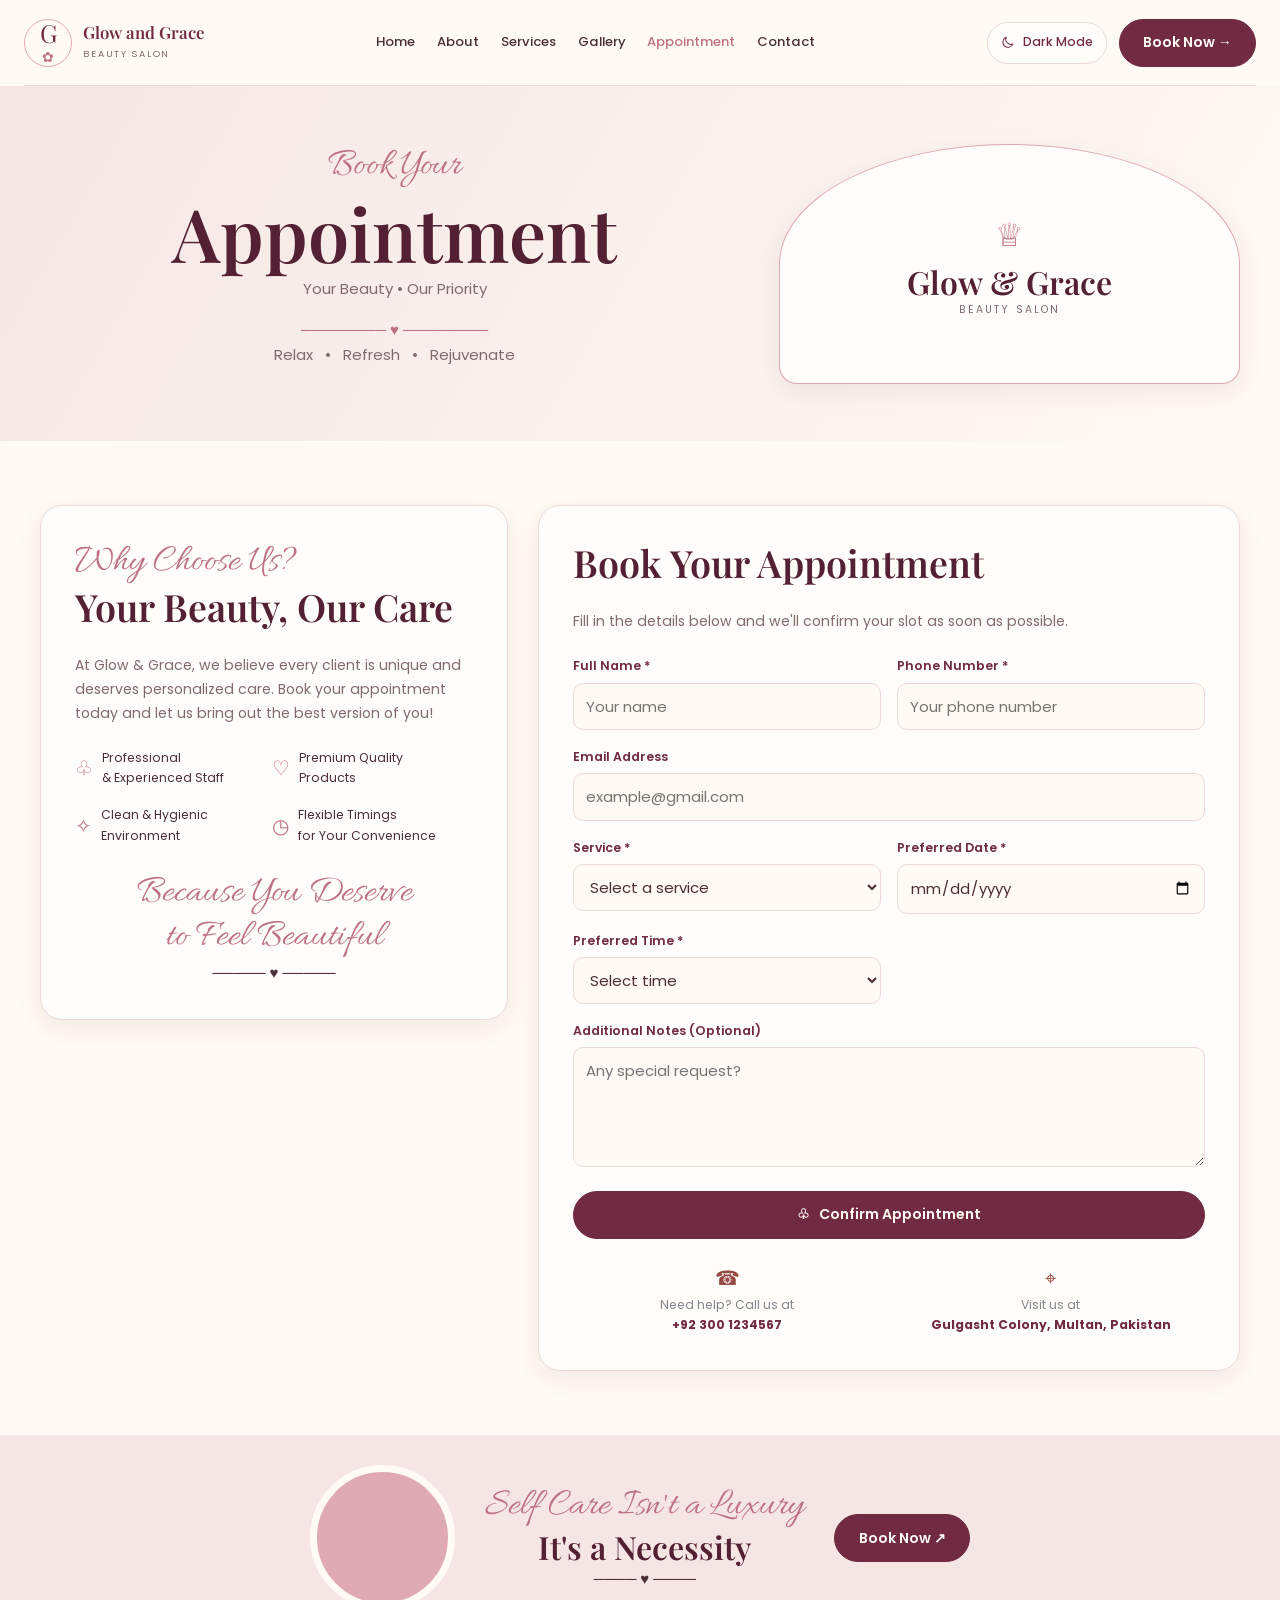
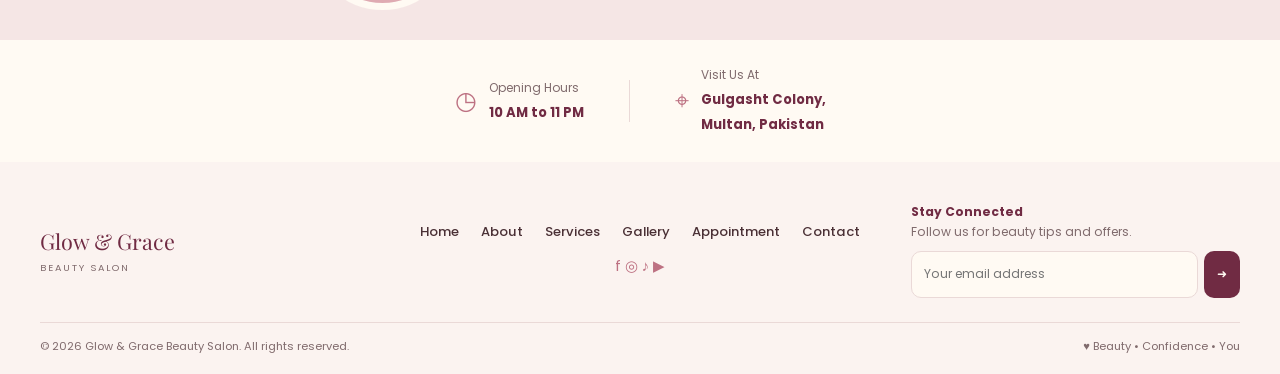
==== appointment.html @ 6aabf295 "Initial Files Added" ====
<!DOCTYPE html>
<html lang="en">

<head>
  <meta charset="UTF-8">
  <meta name="viewport" content="width=device-width, initial-scale=1.0">
  <title>Appointment | Glow & Grace Beauty Salon</title>
  <link
    href="https://fonts.googleapis.com/css2?family=Allura&family=Playfair+Display:ital,wght@0,500;0,600;1,600&family=Poppins:wght@300;400;500;600;700&display=swap"
    rel="stylesheet">
  
  <link rel="stylesheet" href="style.css">
  <script src="vip-navigation.js" defer></script>
</head>

<body class="vip-page vip-appointment">
   <header class="topbar">
    <a class="brand" href="index.html">
      <span class="brand-mark">G<span>✿</span></span>
      <span><span class="brand-name">Glow and Grace</span><span class="brand-sub">BEAUTY SALON</span></span>
    </a>
    <button class="nav-toggle" type="button" aria-label="Open navigation" aria-expanded="false" aria-controls="main-navigation" data-nav-toggle><svg class="nav-icon" viewBox="0 0 24 24" aria-hidden="true" focusable="false"><path d="M4 7h16M4 12h16M4 17h16" /></svg></button>
    <nav id="main-navigation">
      <a href="index.html">Home</a>
      <a href="about.html">About</a>
      <a href="services.html">Services</a>
      <a href="gallery.html">Gallery</a>
      <a class="active" href="appointment.html" aria-current="page">Appointment</a>
      <a href="contact.html">Contact</a>
    </nav>
    <div class="nav-actions">
      <button class="theme-toggle" id="themeToggle" type="button" aria-label="Switch to dark mode"><svg class="theme-icon" viewBox="0 0 24 24" aria-hidden="true" focusable="false"><path d="M20.2 15.1A8.6 8.6 0 0 1 8.9 3.8 8.8 8.8 0 1 0 20.2 15.1Z" /></svg><span>Dark Mode</span></button>
      <a class="btn" href="appointment.html">Book Now →</a>
    </div>
  </header>
  <section class="hero">
    <div class="hero-left"><span class="script">Book Your</span>
      <h1>Appointment</h1>
      <p>Your Beauty • Our Priority</p>
      <div class="heart">──────── ♥ ────────</div>
      <p>Relax &nbsp; • &nbsp; Refresh &nbsp; • &nbsp; Rejuvenate</p>
    </div>
    <div class="hero-right">
      <div class="image-logo">
        <div class="crown">♕</div>
        <h2>Glow &amp; Grace</h2>
        <p>BEAUTY SALON</p>
      </div>
    </div>
  </section>
  <main class="content">
    <section class="why">
      <span class="script">Why Choose Us?</span>
      <h2>Your Beauty, Our Care</h2>
      <p>At Glow &amp; Grace, we believe every client is unique and deserves personalized care. Book your appointment
        today and let us bring out the best version of you!</p>
      <div class="feature"><span>♧</span>
        <p>Professional<br>&amp; Experienced Staff</p>
      </div>
      <div class="feature"><span>♡</span>
        <p>Premium Quality<br>Products</p>
      </div>
      <div class="feature"><span>✧</span>
        <p>Clean &amp; Hygienic<br>Environment</p>
      </div>
      <div class="feature"><span>◷</span>
        <p>Flexible Timings<br>for Your Convenience</p>
      </div>
      <div class="quote">Because You Deserve<br>to Feel Beautiful</div>
      <div class="heart" style="text-align:center">───── ♥ ─────</div>
    </section>
    <section class="booking" id="booking">
      <h2>Book Your Appointment</h2>
      <p class="description">Fill in the details below and we'll confirm your slot as soon as possible.</p>
      <form id="appointmentForm" novalidate>
        <div class="field"><label for="name">Full Name *</label><input id="name" name="name" type="text"
            placeholder="Your name"><span class="error-msg" id="nameError">Please enter a valid name (only letters, min
            3 characters)</span></div>
        <div class="field"><label for="phone">Phone Number *</label><input id="phone" name="phone" type="tel"
            placeholder="Your phone number"><span class="error-msg" id="phoneError">Please enter a valid phone number
            (e.g. 03001234567)</span></div>
        <div class="field full"><label for="email">Email Address</label><input id="email" name="email" type="email"
            placeholder="example@gmail.com"><span class="error-msg" id="emailError">Please enter a valid email
            address</span></div>
        <div class="field"><label for="service">Service *</label><select id="service" name="service">
            <option value="">Select a service</option>
            <option>Facial &amp; Skin Care</option>
            <option>Hair Styling</option>
            <option>Hair Cut &amp; Treatment</option>
            <option>Bridal Makeup</option>
            <option>Party Makeup</option>
            <option>Manicure &amp; Pedicure</option>
            <option>Waxing &amp; Threading</option>
            <option>Mehndi</option>
          </select><span class="error-msg" id="serviceError">Please select a service</span></div>
        <div class="field"><label for="date">Preferred Date *</label><input id="date" name="date" type="date"><span
            class="error-msg" id="dateError">Please select today or a future date</span></div>
        <div class="field"><label for="time">Preferred Time *</label><select id="time" name="time">
            <option value="">Select time</option>
            <option>10:00 AM</option>
            <option>11:00 AM</option>
            <option>12:00 PM</option>
            <option>1:00 PM</option>
            <option>2:00 PM</option>
            <option>3:00 PM</option>
            <option>4:00 PM</option>
            <option>5:00 PM</option>
            <option>6:00 PM</option>
            <option>7:00 PM</option>
            <option>8:00 PM</option>
            <option>9:00 PM</option>
            <option>10:00 PM</option>
            <option>11:00 PM</option>
          </select><span class="error-msg" id="timeError">Please select your preferred time</span></div>
        <div class="field full"><label for="notes">Additional Notes (Optional)</label><textarea id="notes" name="notes"
            placeholder="Any special request?"></textarea></div>
        <button class="submit" type="submit">♧ &nbsp; Confirm Appointment</button>
      </form>
      <div class="contact">
        <div><span style="color:#984a45;font-size:20px">☎</span><br><span style="color:#85858d">Need help? Call us
            at</span><br><strong>+92 300 1234567</strong></div>
        <div><span style="color:#984a45;font-size:20px">⌖</span><br><span style="color:#85858d">Visit us
            at</span><br><strong>Gulgasht Colony, Multan, Pakistan</strong></div>
      </div>
    </section>
  </main>
  <section class="promo">
    <div class="promo-img"></div>
    <div><span class="script">Self Care Isn't a Luxury</span>
      <h2>It's a Necessity</h2>
      <div class="heart">──── ♥ ────</div>
    </div>
    <a href="#booking">Book Now ↗</a>
  </section>
  <section class="information">
    <div class="info-item"><span class="info-icon">◷</span>
      <div>
        <p>Opening Hours</p><strong>10 AM to 11 PM</strong>
      </div>
    </div>
    <div class="separator"></div>
    <div class="info-item"><span class="info-icon">⌖</span>
      <div>
        <p>Visit Us At</p><strong>Gulgasht Colony,<br>Multan, Pakistan</strong>
      </div>
    </div>
  </section>
  <footer>
    <div class="footer-top">
      <a href="index.html" class="logo">Glow &amp; Grace<span>BEAUTY SALON</span></a>
      <div>
        <nav class="footer-links"><a href="index.html">Home</a><a href="about.html">About</a><a
            href="services.html">Services</a><a href="gallery.html">Gallery</a><a
            href="appointment.html">Appointment</a><a href="contact.html">Contact</a></nav>
        <div class="social">f ◎ ♪ ▶</div>
      </div>
      <div class="newsletter"><strong>Stay Connected</strong><br>Follow us for beauty tips and offers.<form
          id="newsletterForm"><input type="email" placeholder="Your email address" aria-label="Your email address"
            required><button type="submit">➜</button></form>
      </div>
    </div>
    <div class="footer-bottom"><span>© 2026 Glow &amp; Grace Beauty Salon. All rights reserved.</span><span>♥ Beauty •
        Confidence • You</span></div>
  </footer>
  <script>
    const dateField = document.getElementById("date");
    const appointmentForm = document.getElementById("appointmentForm");
    function getToday() { const now = new Date(); return new Date(now.getTime() - now.getTimezoneOffset() * 60000).toISOString().split("T")[0]; }
    dateField.min = getToday();
    function showError(inputId, errorId, isValid) { const input = document.getElementById(inputId); const err = document.getElementById(errorId); if (isValid) { input.classList.remove("error"); err.classList.remove("show"); } else { input.classList.add("error"); err.classList.add("show"); } return isValid; }
    function validateName() { const v = document.getElementById("name").value.trim(); return showError("name", "nameError", /^[A-Za-z\s]{3,}$/.test(v)); }
    function validatePhone() { const v = document.getElementById("phone").value.trim().replace(/[\s-]/g, ""); const clean = v.startsWith("+92") ? "0" + v.slice(3) : v; return showError("phone", "phoneError", /^03\d{9}$/.test(clean)); }
    function validateEmail() { const v = document.getElementById("email").value.trim(); if (v === "") return showError("email", "emailError", true); return showError("email", "emailError", /^[^\s@]+@[^\s@]+\.[^\s@]{2,}$/.test(v)); }
    function validateService() { const v = document.getElementById("service").value; return showError("service", "serviceError", v !== ""); }
    function validateDate() { const v = dateField.value; if (v === "") return showError("date", "dateError", false); return showError("date", "dateError", v >= getToday()); }
    function validateTime() { const v = document.getElementById("time").value; return showError("time", "timeError", v !== ""); }
    ["name", "phone", "email", "service", "date", "time"].forEach(id => { document.getElementById(id).addEventListener("input", () => { if (id === "name") validateName(); if (id === "phone") validatePhone(); if (id === "email") validateEmail(); if (id === "service") validateService(); if (id === "date") validateDate(); if (id === "time") validateTime(); }); document.getElementById(id).addEventListener("change", () => { if (id === "name") validateName(); if (id === "phone") validatePhone(); if (id === "email") validateEmail(); if (id === "service") validateService(); if (id === "date") validateDate(); if (id === "time") validateTime(); }); });
    appointmentForm.addEventListener("submit", function (event) { event.preventDefault(); const okName = validateName(); const okPhone = validatePhone(); const okEmail = validateEmail(); const okService = validateService(); const okDate = validateDate(); const okTime = validateTime(); if (!okName || !okPhone || !okEmail || !okService || !okDate || !okTime) { return; } const name = document.getElementById("name").value.trim(); const service = document.getElementById("service").value; const date = dateField.value; const time = document.getElementById("time").value; alert("Thank you, " + name + "!\n\n" + "Your appointment request has been recorded in this demo.\n\n" + "Service: " + service + "\n" + "Date: " + date + "\n" + "Time: " + time + "\n\n" + "Glow & Grace Beauty Salon"); appointmentForm.reset(); dateField.min = getToday(); });
    document.getElementById("newsletterForm").addEventListener("submit", function (event) { event.preventDefault(); const newsletterEmail = this.querySelector('input[type="email"]'); if (!newsletterEmail.checkValidity()) { newsletterEmail.reportValidity(); return; } alert("Thank you for your interest!"); this.reset(); });
  </script>
</body>

</html>
---- style.css ----
@import url("https://fonts.googleapis.com/css2?family=Allura&family=Playfair+Display:ital,wght@0,500;0,600;0,700;1,600&family=Poppins:wght@300;400;500;600;700&display=swap");

:root {
  color-scheme: light;
  --burgundy: #702b43;
  --burgundy-deep: #542033;
  --rose: #bd7182;
  --rose-light: #dfaab2;
  --blush: #f5e6e5;
  --blush-pale: #fbf3f0;
  --cream: #fffaf3;
  --paper: #fffdf9;
  --ink: #4a3035;
  --muted: #806b6d;
  --line: #ead9d7;
  --shadow: 0 18px 48px rgba(83, 32, 51, 0.1);
  --shadow-soft: 0 8px 26px rgba(83, 32, 51, 0.08);
  --radius: 22px;
  --radius-small: 14px;
  --page-width: 1200px;
}

.vip-page.dark,
.vip-page.dark-mode,
html.dark .vip-page,
html.dark-mode .vip-page {
  color-scheme: dark;
  --burgundy: #d99aa7;
  --burgundy-deep: #f0c4ca;
  --rose: #d78c9c;
  --rose-light: #a96173;
  --blush: #39262d;
  --blush-pale: #302126;
  --cream: #211a1b;
  --paper: #2b2023;
  --ink: #f6e8e4;
  --muted: #c5aaab;
  --line: #543943;
  --shadow: 0 18px 48px rgba(0, 0, 0, 0.24);
  --shadow-soft: 0 8px 26px rgba(0, 0, 0, 0.18);
}

.vip-page,
.vip-page * {
  box-sizing: border-box;
}

.vip-page {
  margin: 0;
  min-width: 320px;
  overflow-x: hidden;
  background: var(--cream);
  color: var(--ink);
  font-family: "Poppins", sans-serif;
  font-size: 15px;
  font-weight: 400;
  line-height: 1.7;
  transition: background-color 0.25s ease, color 0.25s ease;
}

.vip-page img {
  display: block;
  max-width: 100%;
}

.vip-page .ui-icon,
.vip-page .nav-icon,
.vip-page .theme-icon {
  display: inline-block;
  width: 1.15em;
  height: 1.15em;
  flex: 0 0 auto;
  fill: none;
  stroke: currentColor;
  stroke-linecap: round;
  stroke-linejoin: round;
  stroke-width: 1.7;
  vertical-align: middle;
}

.vip-page .flower-icon {
  fill: currentColor;
  stroke: none;
}

.vip-page a {
  color: var(--burgundy);
  text-decoration: none;
}

.vip-page button,
.vip-page input,
.vip-page select,
.vip-page textarea {
  font: inherit;
}

.vip-page button,
.vip-page a {
  -webkit-tap-highlight-color: transparent;
}

.vip-page h1,
.vip-page h2,
.vip-page h3,
.vip-page h4 {
  margin: 0 0 0.65em;
  color: var(--burgundy-deep);
  font-family: "Playfair Display", serif;
  font-weight: 600;
  line-height: 1.2;
}

.vip-page p {
  margin: 0 0 1em;
}

.vip-page section,
.vip-page main {
  position: relative;
}

.vip-page .script,
.vip-page .handwritten,
.vip-page .cta-script,
.vip-page .quote,
.vip-page .love,
.vip-page .welcome-line,
.vip-page .quote-love {
  color: var(--rose);
  font-family: "Allura", cursive;
  font-size: clamp(1.7rem, 3vw, 2.45rem);
  line-height: 1.15;
}

.vip-page .eyebrow,
.vip-page .small-title,
.vip-page .tagline,
.vip-page .small,
.vip-page .section-heading > p:first-child {
  color: var(--rose);
  font-size: 0.75rem;
  font-weight: 600;
  letter-spacing: 0.18em;
  text-transform: uppercase;
}

.vip-page .btn,
.vip-page .pill,
.vip-page .submit,
.vip-page .submit-btn,
.vip-page .promo > a {
  display: inline-flex;
  min-height: 48px;
  align-items: center;
  justify-content: center;
  gap: 0.45rem;
  border: 1px solid var(--burgundy);
  border-radius: 999px;
  padding: 0.72rem 1.45rem;
  background: var(--burgundy);
  color: var(--cream);
  font-size: 0.88rem;
  font-weight: 600;
  line-height: 1.3;
  text-align: center;
  transition: transform 0.2s ease, background-color 0.2s ease, box-shadow 0.2s ease;
}

.vip-page .btn:hover,
.vip-page .pill:hover,
.vip-page .submit:hover,
.vip-page .submit-btn:hover,
.vip-page .promo > a:hover {
  transform: translateY(-2px);
  background: var(--burgundy-deep);
  box-shadow: var(--shadow-soft);
}

.vip-page .outline-btn {
  display: inline-flex;
  min-height: 48px;
  align-items: center;
  justify-content: center;
  border: 1px solid var(--rose);
  border-radius: 999px;
  padding: 0.72rem 1.45rem;
  color: var(--burgundy);
  font-size: 0.88rem;
  font-weight: 600;
  transition: background-color 0.2s ease, color 0.2s ease;
}

.vip-page .outline-btn:hover {
  background: var(--blush);
}

/* Shared navigation */
.vip-page .topbar {
  position: relative;
  z-index: 20;
  display: flex;
  width: min(100% - 48px, 1360px);
  min-height: 86px;
  align-items: center;
  justify-content: space-between;
  gap: 24px;
  margin: 0 auto;
  padding: 14px 0;
  border-bottom: 1px solid var(--line);
}

.vip-page .brand {
  display: inline-flex;
  flex: 0 0 auto;
  align-items: center;
  gap: 11px;
  color: var(--burgundy);
}

.vip-page .brand-mark {
  display: grid;
  width: 48px;
  height: 48px;
  place-items: center;
  border: 1px solid var(--rose-light);
  border-radius: 50%;
  font-family: "Playfair Display", serif;
  font-size: 1.55rem;
  line-height: 1;
}

.vip-page .brand-mark span {
  color: var(--rose);
  font-size: 0.85rem;
}

.vip-page .brand-name {
  display: block;
  font-family: "Playfair Display", serif;
  font-size: 1.05rem;
  font-weight: 600;
  line-height: 1.15;
}

.vip-page .brand-sub {
  display: block;
  margin-top: 3px;
  color: var(--muted);
  font-size: 0.58rem;
  letter-spacing: 0.2em;
}

.vip-page .topbar nav {
  display: flex;
  align-items: center;
  justify-content: center;
  gap: clamp(12px, 1.7vw, 26px);
}

.vip-page .topbar nav a,
.vip-page footer nav a {
  color: var(--ink);
  font-size: 0.82rem;
  font-weight: 500;
  transition: color 0.2s ease;
}

.vip-page .topbar nav a:hover,
.vip-page .topbar nav a.active,
.vip-page footer nav a:hover {
  color: var(--rose);
}

.vip-page .nav-actions {
  display: flex;
  flex: 0 0 auto;
  align-items: center;
  gap: 12px;
}

.vip-page .theme-toggle {
  display: inline-flex;
  min-height: 42px;
  align-items: center;
  justify-content: center;
  gap: 7px;
  border: 1px solid var(--line);
  border-radius: 999px;
  padding: 8px 13px;
  background: var(--paper);
  color: var(--burgundy);
  cursor: pointer;
  font-size: 0.77rem;
  font-weight: 500;
  white-space: nowrap;
}

.vip-page .theme-toggle:hover {
  border-color: var(--rose);
  background: var(--blush);
}

.vip-page .nav-toggle {
  display: none;
  width: 42px;
  height: 42px;
  border: 1px solid var(--line);
  border-radius: 50%;
  background: var(--paper);
  color: var(--burgundy);
  cursor: pointer;
}

.vip-page .nav-icon {
  width: 20px;
  height: 20px;
}

/* Home page */
.vip-index .hero {
  display: grid;
  width: min(100% - 48px, var(--page-width));
  min-height: 580px;
  grid-template-columns: 1.02fr 0.98fr;
  align-items: center;
  gap: clamp(32px, 6vw, 82px);
  margin: 0 auto;
  padding: 64px 0 72px;
}

.vip-index .hero-content {
  max-width: 590px;
}

.vip-index .hero-content .tagline {
  margin-bottom: 18px;
}

.vip-index .hero h1 {
  margin-bottom: 22px;
  font-size: clamp(3rem, 6vw, 5.5rem);
  letter-spacing: -0.045em;
}

.vip-index .hero h1 span {
  display: block;
  color: var(--rose);
  font-style: italic;
}

.vip-index .hero-content > p {
  max-width: 530px;
  margin-bottom: 28px;
  color: var(--muted);
  font-size: 1rem;
}

.vip-index .hero-buttons {
  display: flex;
  flex-wrap: wrap;
  gap: 12px;
}

.vip-index .hero-image {
  position: relative;
  min-height: 430px;
}

.vip-index .hero-image::before {
  position: absolute;
  inset: -18px 22px 18px -18px;
  border: 1px solid var(--rose-light);
  border-radius: 48% 48% 18px 18px;
  content: "";
}

.vip-index .hero-image > img {
  position: relative;
  width: 100%;
  height: 470px;
  border-radius: 48% 48% 18px 18px;
  object-fit: cover;
  box-shadow: var(--shadow);
}

.vip-index .hero-badge {
  position: absolute;
  right: -24px;
  bottom: 25px;
  display: grid;
  width: 156px;
  min-height: 174px;
  align-content: center;
  justify-items: center;
  border: 6px solid var(--cream);
  border-radius: 50%;
  background: var(--blush);
  color: var(--burgundy);
  text-align: center;
  box-shadow: var(--shadow-soft);
}

.vip-index .hero-badge b {
  font-family: "Playfair Display", serif;
  font-size: 1.15rem;
  line-height: 1.2;
}

.vip-index .hero-badge small {
  margin-top: 7px;
  color: var(--muted);
  font-size: 0.68rem;
  line-height: 1.4;
}

.vip-index .hero-badge > span {
  color: var(--rose);
  font-size: 1.25rem;
}

.vip-index .stats-bar {
  display: grid;
  width: min(100% - 48px, var(--page-width));
  grid-template-columns: repeat(3, 1fr);
  margin: 0 auto;
  border: 1px solid var(--line);
  border-radius: var(--radius);
  background: var(--paper);
  box-shadow: var(--shadow-soft);
}

.vip-index .stat-item {
  display: grid;
  min-height: 115px;
  grid-template-columns: auto auto;
  align-content: center;
  justify-content: center;
  column-gap: 10px;
  border-right: 1px solid var(--line);
  text-align: left;
}

.vip-index .stat-item:last-child {
  border-right: 0;
}

.vip-index .stat-icon {
  align-self: center;
  color: var(--rose);
}

.vip-index .stat-num {
  color: var(--burgundy);
  font-family: "Playfair Display", serif;
  font-size: 1.8rem;
  font-weight: 600;
}

.vip-index .stat-label {
  grid-column: 2;
  color: var(--muted);
  font-size: 0.75rem;
}

.vip-index .offer-banner {
  display: flex;
  width: min(100% - 48px, var(--page-width));
  align-items: center;
  justify-content: space-between;
  gap: 24px;
  margin: 70px auto;
  border-radius: var(--radius);
  padding: 30px clamp(22px, 4vw, 54px);
  background: var(--blush);
}

.vip-index .banner-flower {
  color: var(--rose);
  font-size: 1.7rem;
}

.vip-index .offer-left h3 {
  margin: 2px 0;
  font-size: 1.65rem;
}

.vip-index .offer-left p,
.vip-index .offer-mid p {
  margin: 0;
  color: var(--muted);
  font-size: 0.83rem;
}

.vip-index .offer-divider {
  width: 1px;
  height: 58px;
  background: var(--rose-light);
}

.vip-index .offer-mid {
  max-width: 340px;
}

.vip-index .offer-mid h4 {
  margin-bottom: 5px;
  font-size: 1.05rem;
}

.vip-index .welcome {
  display: grid;
  width: min(100% - 48px, var(--page-width));
  grid-template-columns: 1fr 0.9fr;
  align-items: center;
  gap: 44px;
  margin: 90px auto;
}

.vip-index .welcome-image img {
  width: 100%;
  height: 400px;
  border-radius: var(--radius);
  object-fit: cover;
  box-shadow: var(--shadow);
}

.vip-index .welcome-content h3 {
  margin: 0;
  color: var(--rose);
  font-family: "Allura", cursive;
  font-size: 2.3rem;
  font-weight: 400;
}

.vip-index .welcome-content h2 {
  font-size: clamp(2.1rem, 4vw, 3.25rem);
}

.vip-index .welcome-content p {
  color: var(--muted);
}

.vip-index .welcome-features {
  display: grid;
  grid-column: 1 / -1;
  grid-template-columns: repeat(5, 1fr);
  gap: 12px;
  margin-top: -12px;
}

.vip-index .welcome-features > div {
  border: 1px solid var(--line);
  border-radius: var(--radius-small);
  padding: 17px 12px;
  background: var(--paper);
  color: var(--ink);
  font-size: 0.78rem;
  text-align: center;
}

.vip-index .welcome-features span {
  display: block;
  margin-bottom: 5px;
  color: var(--rose);
  font-size: 1.35rem;
}

.vip-index .services,
.vip-index .gallery,
.vip-index .offers,
.vip-index .reviews {
  padding: 76px max(24px, calc((100% - var(--page-width)) / 2));
  text-align: center;
}

.vip-index .services,
.vip-index .offers {
  background: var(--blush-pale);
}

.vip-index .services > h2,
.vip-index .gallery > h2,
.vip-index .section-heading h2 {
  margin: 6px 0 12px;
  font-size: clamp(2rem, 4vw, 3rem);
}

.vip-index .services-sub,
.vip-index .gallery-sub,
.vip-index .section-heading > p {
  max-width: 650px;
  margin: 0 auto 34px;
  color: var(--muted);
}

.vip-index .services-grid {
  display: grid;
  grid-template-columns: repeat(3, minmax(0, 1fr));
  gap: 22px;
  margin: 34px 0;
  text-align: left;
}

.vip-index .new-service-card {
  overflow: hidden;
  border: 1px solid var(--line);
  border-radius: var(--radius);
  background: var(--paper);
  box-shadow: var(--shadow-soft);
  transition: transform 0.25s ease, box-shadow 0.25s ease;
}

.vip-index .new-service-card:hover {
  transform: translateY(-5px);
  box-shadow: var(--shadow);
}

.vip-index .new-service-card > img {
  width: 100%;
  height: 220px;
  object-fit: cover;
}

.vip-index .card-body {
  padding: 21px;
}

.vip-index .card-body h3 {
  margin-bottom: 8px;
}

.vip-index .card-body p {
  min-height: 54px;
  color: var(--muted);
  font-size: 0.86rem;
}

.vip-index .card-body a {
  font-size: 0.82rem;
  font-weight: 600;
}

.vip-index .gallery-container {
  display: grid;
  grid-template-columns: repeat(3, 1fr);
  gap: 14px;
  margin: 30px 0;
}

.vip-index .gallery-container img {
  width: 100%;
  height: 230px;
  border-radius: var(--radius-small);
  object-fit: cover;
  transition: transform 0.3s ease;
}

.vip-index .gallery-container img:hover {
  transform: scale(1.025);
}

.vip-index .deal-slider,
.vip-index .review-slider {
  position: relative;
  max-width: 780px;
  margin: 32px auto 0;
}

.vip-index .deal-slide,
.vip-index .review-slide {
  display: none;
}

.vip-index .deal-slide.active,
.vip-index .review-slide.active {
  display: block;
  animation: vip-fade-in 0.35s ease;
}

.vip-index .deal-card,
.vip-index .review-slide {
  border: 1px solid var(--line);
  border-radius: var(--radius);
  padding: clamp(24px, 4vw, 42px);
  background: var(--paper);
  box-shadow: var(--shadow-soft);
  text-align: center;
}

.vip-index .deal-tag,
.vip-index .deal-offer,
.vip-index .deal-includes {
  color: var(--rose);
  font-size: 0.78rem;
  font-weight: 600;
  letter-spacing: 0.08em;
}

.vip-index .deal-card h3 {
  margin: 12px 0 2px;
  font-size: 2rem;
}

.vip-index .deal-sub {
  color: var(--muted);
}

.vip-index .deal-price {
  margin: 12px 0;
  color: var(--burgundy);
  font-family: "Playfair Display", serif;
  font-size: 2rem;
  font-weight: 600;
}

.vip-index .deal-price span {
  font-family: "Poppins", sans-serif;
  font-size: 0.82rem;
  font-weight: 400;
}

.vip-index .deal-list {
  max-width: 470px;
  margin: 18px auto 25px;
  padding: 0;
  list-style: none;
  text-align: left;
}

.vip-index .deal-list li {
  padding: 9px 0;
  border-bottom: 1px solid var(--line);
  color: var(--ink);
  font-size: 0.84rem;
}

.vip-index .deal-list li::before {
  margin-right: 9px;
  color: var(--rose);
  content: "♡";
}

.vip-index .deal-list small {
  display: block;
  margin-left: 22px;
  color: var(--muted);
}

.vip-index .deal-arrow,
.vip-index .review-arrow {
  position: absolute;
  z-index: 2;
  top: 50%;
  display: grid;
  width: 42px;
  height: 42px;
  place-items: center;
  border: 1px solid var(--line);
  border-radius: 50%;
  background: var(--paper);
  color: var(--burgundy);
  cursor: pointer;
  font-size: 1.5rem;
  transform: translateY(-50%);
}

.vip-index .deal-arrow.prev,
.vip-index .review-arrow.prev {
  left: -58px;
}

.vip-index .deal-arrow.next,
.vip-index .review-arrow.next {
  right: -58px;
}

.vip-index .deal-dots,
.vip-index .review-dots {
  display: flex;
  justify-content: center;
  gap: 8px;
  margin-top: 20px;
}

.vip-index .deal-dots button,
.vip-index .review-dots button {
  width: 9px;
  height: 9px;
  border: 0;
  border-radius: 50%;
  padding: 0;
  background: var(--rose-light);
  cursor: pointer;
}

.vip-index .deal-dots button.active,
.vip-index .review-dots button.active {
  width: 24px;
  border-radius: 8px;
  background: var(--burgundy);
}

.vip-index .stars {
  color: var(--rose);
  letter-spacing: 0.18em;
}

.vip-index .review-slide h3 {
  margin: 12px 0;
}

.vip-index .review-slide p {
  color: var(--muted);
}

.vip-index .r-service {
  color: var(--rose);
  font-size: 0.82rem;
  font-weight: 600;
}

.vip-index .quote-section {
  padding: 72px 24px;
  background: var(--blush);
  text-align: center;
}

.vip-index .quote-section > p {
  margin: 0 auto 12px;
  color: var(--burgundy);
  font-family: "Playfair Display", serif;
  font-size: clamp(1.7rem, 4vw, 2.7rem);
  font-style: italic;
}

.vip-index .quote-love {
  font-size: 1.8rem;
}

.vip-index .cta-strip {
  display: flex;
  min-height: 150px;
  align-items: center;
  justify-content: center;
  gap: 26px;
  padding: 28px 24px;
  background: var(--burgundy);
  color: var(--cream);
  text-align: center;
}

.vip-index .cta-strip p {
  margin: 0;
}

.vip-index .cta-strip .btn {
  border-color: var(--cream);
  background: var(--cream);
  color: var(--burgundy);
}

/* About page */
.vip-about main > .hero {
  display: grid;
  min-height: 360px;
  place-items: center;
  padding: 60px 24px;
  background: linear-gradient(135deg, var(--blush), var(--cream));
  text-align: center;
}

.vip-about .hero-text {
  max-width: 760px;
}

.vip-about .hero-text h1 {
  margin: 4px 0 14px;
  font-size: clamp(2.8rem, 6vw, 4.8rem);
}

.vip-about .hero-text p {
  max-width: 610px;
  margin: 16px auto 0;
  color: var(--muted);
}

.vip-about .welcome,
.vip-about .section,
.vip-about .cta {
  width: min(100% - 48px, var(--page-width));
  margin: 80px auto;
}

.vip-about .welcome {
  display: grid;
  grid-template-columns: 0.95fr 1.05fr;
  align-items: center;
  gap: 50px;
}

.vip-about .welcome-img {
  position: relative;
}

.vip-about .welcome-img img {
  width: 100%;
  height: 450px;
  border-radius: var(--radius);
  object-fit: cover;
  box-shadow: var(--shadow);
}

.vip-about .welcome-tag {
  position: absolute;
  right: -16px;
  bottom: 24px;
  border-radius: 999px;
  padding: 10px 18px;
  background: var(--cream);
  color: var(--burgundy);
  box-shadow: var(--shadow-soft);
}

.vip-about .welcome-text h2 {
  font-size: clamp(2rem, 4vw, 3.1rem);
}

.vip-about .welcome-text p,
.vip-about .vision p,
.vip-about .mission p,
.vip-about .owner p {
  color: var(--muted);
}

.vip-about .section.intro {
  display: grid;
  grid-template-columns: repeat(2, minmax(0, 1fr));
  gap: 22px;
}

.vip-about .vision,
.vip-about .mission,
.vip-about .owner,
.vip-about .person,
.vip-about .bottom-grid article {
  border: 1px solid var(--line);
  border-radius: var(--radius);
  padding: 28px;
  background: var(--paper);
  box-shadow: var(--shadow-soft);
}

.vip-about .vision,
.vip-about .mission {
  text-align: center;
}

.vip-about .vision .icon,
.vip-about .mission .icon {
  color: var(--rose);
  font-size: 1.8rem;
}

.vip-about .card-title {
  margin: 5px 0;
}

.vip-about .sub {
  margin-bottom: 14px;
  color: var(--rose);
  font-size: 0.8rem;
  font-weight: 600;
  letter-spacing: 0.04em;
}

.vip-about .features {
  display: grid;
  grid-template-columns: repeat(4, 1fr);
  gap: 10px;
  margin-top: 24px;
}

.vip-about .features span {
  border-radius: var(--radius-small);
  padding: 12px 6px;
  background: var(--blush-pale);
  color: var(--burgundy);
  font-size: 0.72rem;
}

.vip-about .features i {
  display: block;
  color: var(--rose);
  font-size: 1.2rem;
  font-style: normal;
}

.vip-about .owner {
  display: grid;
  grid-column: 1 / -1;
  grid-template-columns: 230px 1fr;
  align-items: center;
  gap: 26px;
}

.vip-about .owner img {
  width: 100%;
  height: 230px;
  border-radius: var(--radius-small);
  object-fit: cover;
}

.vip-about .owner h3 {
  margin: 4px 0 8px;
  font-size: 1.7rem;
}

.vip-about .team .heading {
  margin-bottom: 28px;
  text-align: center;
}

.vip-about .team .heading .script {
  font-size: 2.6rem;
}

.vip-about .team .heading p {
  color: var(--muted);
}

.vip-about .team-grid {
  display: grid;
  grid-template-columns: repeat(4, minmax(0, 1fr));
  gap: 18px;
}

.vip-about .person {
  overflow: hidden;
  padding: 0;
}

.vip-about .person > img {
  width: 100%;
  height: 240px;
  object-fit: cover;
}

.vip-about .person-body {
  padding: 19px;
}

.vip-about .person-body h3 {
  margin-bottom: 4px;
}

.vip-about .role,
.vip-about .exp {
  color: var(--rose);
  font-size: 0.77rem;
}

.vip-about .exp {
  margin-top: 5px;
  color: var(--muted);
}

.vip-about .person ul {
  padding-left: 18px;
  color: var(--muted);
  font-size: 0.76rem;
}

.vip-about .person li::marker {
  color: var(--rose);
}

.vip-about .person .quote {
  font-size: 1.45rem;
}

.vip-about .gallery .heading {
  margin-bottom: 24px;
  text-align: center;
}

.vip-about .gallery-layout {
  display: grid;
  grid-template-columns: 0.65fr 2fr;
  gap: 18px;
}

.vip-about .gallery-side {
  display: grid;
  align-content: center;
  justify-items: center;
  border-radius: var(--radius);
  background: var(--blush);
  color: var(--burgundy);
  font-family: "Playfair Display", serif;
  font-size: 1.6rem;
  line-height: 1.45;
  text-align: center;
}

.vip-about .gallery-side b {
  color: var(--rose);
  font-size: 2rem;
}

.vip-about .gallery-grid {
  display: grid;
  grid-template-columns: repeat(3, 1fr);
  gap: 12px;
}

.vip-about .gallery-item {
  position: relative;
  overflow: hidden;
  min-height: 170px;
  border-radius: var(--radius-small);
}

.vip-about .gallery-item img {
  width: 100%;
  height: 100%;
  min-height: 170px;
  object-fit: cover;
}

.vip-about .gallery-item span {
  position: absolute;
  right: 0;
  bottom: 0;
  left: 0;
  padding: 22px 12px 10px;
  background: linear-gradient(transparent, rgba(84, 32, 51, 0.78));
  color: var(--cream);
  font-size: 0.74rem;
}

.vip-about .bottom-grid {
  display: grid;
  grid-template-columns: 1fr 1fr;
  gap: 20px;
}

.vip-about .bottom-grid h3 {
  font-size: 1.7rem;
}

.vip-about .why-list {
  display: grid;
  grid-template-columns: repeat(2, 1fr);
  gap: 12px;
}

.vip-about .why-item {
  color: var(--muted);
  font-size: 0.82rem;
}

.vip-about .why-item b {
  margin-right: 9px;
  color: var(--rose);
}

.vip-about .achievement-grid {
  display: grid;
  grid-template-columns: repeat(2, 1fr);
  gap: 12px;
}

.vip-about .achievement-grid > div {
  border-radius: var(--radius-small);
  padding: 16px;
  background: var(--blush-pale);
  text-align: center;
}

.vip-about .achievement-grid strong,
.vip-about .achievement-grid span {
  display: block;
}

.vip-about .achievement-grid strong {
  color: var(--burgundy);
  font-family: "Playfair Display", serif;
  font-size: 1.7rem;
}

.vip-about .achievement-grid span {
  color: var(--muted);
  font-size: 0.75rem;
}

.vip-about .cta {
  border-radius: var(--radius);
  padding: 55px 24px;
  background: var(--blush);
  text-align: center;
}

.vip-about .cta h2 {
  margin: 5px 0 10px;
  font-size: clamp(1.8rem, 4vw, 2.8rem);
}

.vip-about .cta p {
  color: var(--muted);
}

/* Services page */
.vip-services > .hero {
  display: none;
}

.vip-services .hero-copy {
  max-width: 700px;
}

.vip-services .hero-copy h1 {
  margin: 8px 0 15px;
  font-size: clamp(2.8rem, 6vw, 4.5rem);
}

.vip-services .hero-copy > p {
  max-width: 630px;
  color: var(--muted);
}

.vip-services .perks {
  display: grid;
  grid-template-columns: repeat(4, 1fr);
  gap: 12px;
  margin-top: 25px;
}

.vip-services .perk {
  display: flex;
  align-items: center;
  gap: 9px;
  color: var(--burgundy);
  font-size: 0.72rem;
  font-weight: 500;
}

.vip-services .perk-icon {
  display: grid;
  width: 38px;
  height: 38px;
  flex: 0 0 auto;
  place-items: center;
  border-radius: 50%;
  background: var(--cream);
  color: var(--rose);
  font-size: 1.2rem;
}

.vip-services .handwritten {
  justify-self: center;
  transform: rotate(-5deg);
  font-size: clamp(2.4rem, 5vw, 4.2rem);
  text-align: center;
}

.vip-services .services-wrap {
  width: min(100% - 32px, 1440px);
  margin: 28px auto 60px;
}

.vip-services .filter-buttons {
  display: flex;
  flex-wrap: wrap;
  justify-content: center;
  gap: 7px;
  margin-bottom: 18px;
}

.vip-services .filter-btn {
  border: 1px solid var(--line);
  border-radius: 999px;
  padding: 6px 12px;
  background: var(--paper);
  color: var(--burgundy);
  cursor: pointer;
  font-size: 0.68rem;
  transition: background-color 0.2s ease, color 0.2s ease, border-color 0.2s ease;
}

.vip-services .filter-btn:hover,
.vip-services .filter-btn.active {
  border-color: var(--burgundy);
  background: var(--burgundy);
  color: var(--cream);
}

.vip-services .services-grid {
  display: grid;
  grid-template-columns: repeat(3, minmax(0, 1fr));
  align-items: stretch;
  gap: 12px;
}

.vip-services .service-card {
  overflow: hidden;
  border: 1px solid var(--line);
  border-radius: 13px;
  padding: 12px;
  background: var(--paper);
  box-shadow: var(--shadow-soft);
}

.vip-services .service-head {
  display: flex;
  min-width: 0;
  align-items: center;
  gap: 8px;
  margin-bottom: 8px;
}

.vip-services .service-icon {
  display: grid;
  width: 31px;
  height: 31px;
  flex: 0 0 auto;
  place-items: center;
  border-radius: 50%;
  background: var(--blush);
  color: var(--burgundy);
  border: 1px solid var(--line);
}

.vip-services .service-icon svg {
  width: 18px;
  height: 18px;
  fill: none;
  stroke: currentColor;
  stroke-linecap: round;
  stroke-linejoin: round;
  stroke-width: 1.5;
}

.vip-services .service-head h2 {
  margin: 0;
  font-size: clamp(1.05rem, 1.55vw, 1.45rem);
  line-height: 1.12;
}

.vip-services .service-head .tagline {
  margin: 2px 0 0;
  font-size: 0.55rem;
  letter-spacing: 0.06em;
}

.vip-services .service-head .tagline span {
  color: var(--rose);
}

.vip-services .service-body {
  display: grid;
  grid-template-columns: minmax(0, 0.42fr) minmax(0, 0.58fr);
  align-items: start;
  gap: 8px;
}

.vip-services .photo-col {
  position: relative;
  min-width: 0;
}

.vip-services .photo-col img,
.vip-services .bridal-photo {
  width: 100%;
  aspect-ratio: 4 / 5;
  height: auto;
  min-height: 0;
  border-radius: 7px;
  object-fit: cover;
}

.vip-services .caption {
  padding: 3px 1px 0;
  color: var(--rose);
  font-family: "Allura", cursive;
  font-size: 1.15rem;
  line-height: 1.05;
  text-align: center;
}

.vip-services .price-list {
  min-width: 0;
}

.vip-services .price-row,
.vip-services .package-title {
  display: flex;
  min-width: 0;
  justify-content: space-between;
  gap: 5px;
  border-bottom: 1px solid var(--line);
  border-radius: 4px;
  margin-bottom: 3px;
  padding: 4px 6px;
  background: var(--blush-pale);
  color: var(--ink);
  font-size: 0.64rem;
  line-height: 1.35;
}

.vip-services .price-row span:first-child,
.vip-services .package-title span:first-child {
  min-width: 0;
  overflow-wrap: anywhere;
}

.vip-services .price-row span:last-child,
.vip-services .package-title span:last-child {
  flex: 0 0 auto;
  color: var(--burgundy);
  font-weight: 600;
  text-align: right;
}

.vip-services .bridal-layout {
  display: grid;
  grid-template-columns: minmax(0, 1.2fr) minmax(0, 0.8fr);
  align-items: start;
  gap: 8px;
}

.vip-services .bridal-packages {
  display: grid;
  min-width: 0;
  gap: 5px;
}

.vip-services .package {
  border: 1px solid var(--line);
  border-radius: 5px;
  padding: 5px;
  background: var(--paper);
}

.vip-services .package-title {
  margin-bottom: 3px;
  padding: 2px 4px;
  font-weight: 600;
}

.vip-services .package ul {
  display: grid;
  grid-template-columns: repeat(2, minmax(0, 1fr));
  gap: 2px 8px;
  margin: 4px 0 0;
  padding-left: 12px;
  color: var(--muted);
  font-size: 0.56rem;
  line-height: 1.3;
}

.vip-services .package li::marker {
  color: var(--rose);
}

.vip-services .service-card:focus-within,
.vip-services .service-card:hover {
  border-color: var(--rose);
}

.vip-services .cta-strip {
  display: flex;
  align-items: center;
  justify-content: space-around;
  gap: 24px;
  padding: 30px 24px;
  background: var(--blush);
}

.vip-services .cta-script {
  text-align: center;
}

.vip-services .steps {
  display: flex;
  flex-wrap: wrap;
  justify-content: center;
  gap: 20px;
}

.vip-services .step {
  color: var(--burgundy);
  font-size: 0.8rem;
}

.vip-services .step-icon {
  margin-right: 7px;
  color: var(--rose);
}

/* Gallery page */
.vip-gallery > .hero {
  padding: 60px 24px 48px;
  background: linear-gradient(135deg, var(--blush), var(--cream));
  text-align: center;
}

.vip-gallery > .hero p {
  margin: 0 0 6px;
  color: var(--rose);
  font-size: 0.75rem;
  font-weight: 600;
  letter-spacing: 0.2em;
}

.vip-gallery > .hero h1 {
  margin-bottom: 8px;
  font-size: clamp(2.8rem, 6vw, 4rem);
}

.vip-gallery > .hero h2 {
  color: var(--muted);
  font-family: "Poppins", sans-serif;
  font-size: 0.95rem;
  font-weight: 400;
}

.vip-gallery .heart {
  color: var(--rose);
}

.vip-gallery .filter-wrap {
  display: flex;
  width: min(100% - 48px, var(--page-width));
  align-items: center;
  gap: 20px;
  margin: 32px auto;
}

.vip-gallery .filter-wrap .line {
  height: 1px;
  flex: 1;
  background: var(--line);
}

.vip-gallery .filter {
  display: flex;
  flex-wrap: wrap;
  justify-content: center;
  gap: 8px;
}

.vip-gallery .grid {
  display: grid;
  width: min(100% - 48px, var(--page-width));
  grid-template-columns: repeat(4, minmax(0, 1fr));
  gap: 18px;
  margin: 0 auto 70px;
}

.vip-gallery .item {
  position: relative;
  overflow: hidden;
  min-height: 250px;
  border-radius: var(--radius-small);
  background: var(--blush);
  box-shadow: var(--shadow-soft);
}

.vip-gallery .item.hide {
  display: none;
}

.vip-gallery .item img {
  width: 100%;
  height: 100%;
  min-height: 250px;
  object-fit: cover;
  transition: transform 0.4s ease;
}

.vip-gallery .item:hover img {
  transform: scale(1.06);
}

.vip-gallery .item p {
  position: absolute;
  right: 0;
  bottom: 0;
  left: 0;
  margin: 0;
  padding: 34px 13px 12px;
  background: linear-gradient(transparent, rgba(84, 32, 51, 0.82));
  color: var(--cream);
  font-size: 0.72rem;
  font-weight: 600;
  letter-spacing: 0.07em;
}

.vip-gallery .footer {
  display: grid;
  grid-template-columns: 1.2fr 1fr 1fr;
  gap: 30px;
  padding: 48px max(24px, calc((100% - var(--page-width)) / 2)) 18px;
  background: var(--blush-pale);
}

.vip-gallery .footer .col h3 {
  font-family: "Playfair Display", serif;
}

.vip-gallery .flogo {
  color: var(--burgundy);
  font-family: "Playfair Display", serif;
  font-size: 1.4rem;
  text-align: center;
}

.vip-gallery .flogo small {
  display: block;
  font-family: "Poppins", sans-serif;
  font-size: 0.62rem;
  letter-spacing: 0.2em;
}

.vip-gallery .footer .tag,
.vip-gallery .footer .contact,
.vip-gallery .footer ul {
  color: var(--muted);
  font-size: 0.8rem;
}

.vip-gallery .footer ul {
  margin: 0;
  padding: 0;
  list-style: none;
}

.vip-gallery .footer li {
  margin: 5px 0;
}

.vip-gallery .footer .bottom {
  grid-column: 1 / -1;
  border-top: 1px solid var(--line);
  padding-top: 15px;
  color: var(--muted);
  font-size: 0.73rem;
  text-align: center;
}

/* Appointment page */
.vip-appointment > .hero {
  display: grid;
  min-height: 355px;
  grid-template-columns: 1fr 0.65fr;
  align-items: center;
  gap: 30px;
  padding: 48px max(24px, calc((100% - var(--page-width)) / 2));
  background: linear-gradient(120deg, var(--blush), var(--cream));
}

.vip-appointment .hero-left {
  text-align: center;
}

.vip-appointment .hero-left h1 {
  margin: 0;
  font-size: clamp(2.9rem, 6vw, 4.6rem);
}

.vip-appointment .hero-left > p {
  color: var(--muted);
}

.vip-appointment .hero-left .heart {
  color: var(--rose);
}

.vip-appointment .hero-right {
  display: grid;
  min-height: 240px;
  place-items: center;
  border: 1px solid var(--rose-light);
  border-radius: 50% 50% 18px 18px;
  background: var(--paper);
  box-shadow: var(--shadow-soft);
}

.vip-appointment .image-logo {
  color: var(--burgundy);
  text-align: center;
}

.vip-appointment .image-logo .crown {
  color: var(--rose);
  font-size: 2rem;
}

.vip-appointment .image-logo h2 {
  margin-bottom: 0;
  font-size: 2rem;
}

.vip-appointment .image-logo p {
  margin: 0;
  color: var(--muted);
  font-size: 0.65rem;
  letter-spacing: 0.2em;
}

.vip-appointment .content {
  display: grid;
  width: min(100% - 48px, var(--page-width));
  grid-template-columns: 0.8fr 1.2fr;
  align-items: start;
  gap: 30px;
  margin: 64px auto;
}

.vip-appointment .why,
.vip-appointment .booking {
  border: 1px solid var(--line);
  border-radius: var(--radius);
  padding: clamp(22px, 3vw, 34px);
  background: var(--paper);
  box-shadow: var(--shadow-soft);
}

.vip-appointment .why h2,
.vip-appointment .booking h2 {
  font-size: clamp(1.7rem, 3vw, 2.35rem);
}

.vip-appointment .why > p,
.vip-appointment .booking > p {
  color: var(--muted);
  font-size: 0.88rem;
}

.vip-appointment .why .feature {
  display: inline-flex;
  width: calc(50% - 6px);
  align-items: center;
  gap: 9px;
  margin: 8px 0;
  color: var(--ink);
  font-size: 0.77rem;
  vertical-align: top;
}

.vip-appointment .why .feature span {
  color: var(--rose);
  font-size: 1.25rem;
}

.vip-appointment .why .feature p {
  margin: 0;
}

.vip-appointment .why .quote {
  margin-top: 16px;
  text-align: center;
}

.vip-appointment .booking .description {
  margin-bottom: 22px;
}

.vip-appointment #appointmentForm {
  display: grid;
  grid-template-columns: repeat(2, minmax(0, 1fr));
  gap: 16px;
}

.vip-appointment .field {
  min-width: 0;
}

.vip-appointment .field.full,
.vip-appointment #appointmentForm > .submit {
  grid-column: 1 / -1;
}

.vip-appointment .field label,
.vip-contact .form-group label {
  display: block;
  margin-bottom: 6px;
  color: var(--burgundy);
  font-size: 0.78rem;
  font-weight: 600;
}

.vip-appointment .field input,
.vip-appointment .field select,
.vip-appointment .field textarea,
.vip-contact .form-group input,
.vip-contact .form-group select,
.vip-contact .form-group textarea,
.vip-about .f-news input,
.vip-appointment .newsletter input {
  width: 100%;
  min-height: 47px;
  border: 1px solid var(--line);
  border-radius: 10px;
  outline: 0;
  padding: 10px 12px;
  background: var(--cream);
  color: var(--ink);
}

.vip-appointment .field textarea,
.vip-contact .form-group textarea {
  min-height: 120px;
  resize: vertical;
}

.vip-appointment .field input:focus,
.vip-appointment .field select:focus,
.vip-appointment .field textarea:focus,
.vip-contact .form-group input:focus,
.vip-contact .form-group select:focus,
.vip-contact .form-group textarea:focus {
  border-color: var(--rose);
  box-shadow: 0 0 0 3px var(--blush);
}

.vip-appointment .field input.error,
.vip-appointment .field select.error,
.vip-contact .form-group input.error,
.vip-contact .form-group select.error,
.vip-contact .form-group textarea.error {
  border-color: var(--rose);
}

.vip-page .error-msg {
  display: none;
  margin-top: 5px;
  color: var(--burgundy);
  font-size: 0.72rem;
}

.vip-page .error-msg.show {
  display: block;
}

.vip-appointment .contact {
  display: grid;
  grid-template-columns: 1fr 1fr;
  gap: 15px;
  margin-top: 22px;
  color: var(--muted);
  font-size: 0.77rem;
  text-align: center;
}

.vip-appointment .contact strong {
  color: var(--burgundy);
}

.vip-appointment .promo {
  display: flex;
  min-height: 200px;
  align-items: center;
  justify-content: center;
  gap: 30px;
  padding: 30px 24px;
  background: var(--blush);
  text-align: center;
}

.vip-appointment .promo-img {
  width: 145px;
  height: 145px;
  border: 7px solid var(--cream);
  border-radius: 50%;
  background: var(--rose-light);
}

.vip-appointment .promo h2 {
  margin: 0;
  font-size: 2rem;
}

.vip-appointment .information {
  display: flex;
  align-items: center;
  justify-content: center;
  gap: 45px;
  padding: 25px 24px;
}

.vip-appointment .info-item {
  display: flex;
  align-items: center;
  gap: 12px;
}

.vip-appointment .info-icon {
  color: var(--rose);
  font-size: 1.55rem;
}

.vip-appointment .info-item p {
  margin: 0;
  color: var(--muted);
  font-size: 0.75rem;
}

.vip-appointment .info-item strong {
  color: var(--burgundy);
  font-size: 0.82rem;
}

.vip-appointment .separator {
  width: 1px;
  height: 42px;
  background: var(--line);
}

/* Contact page */
.vip-contact > .hero {
  display: grid;
  min-height: 320px;
  place-items: center;
  padding: 48px 24px;
  background: linear-gradient(135deg, var(--blush), var(--cream));
  text-align: center;
}

.vip-contact .hero-content {
  max-width: 680px;
}

.vip-contact .hero h1 {
  margin: 5px 0;
  font-size: clamp(2.8rem, 6vw, 4.3rem);
}

.vip-contact .hero-content > p {
  margin: 10px auto 0;
  color: var(--muted);
}

.vip-contact .features,
.vip-contact .contact-info {
  display: grid;
  width: min(100% - 48px, var(--page-width));
  grid-template-columns: repeat(4, 1fr);
  gap: 14px;
  margin: 42px auto;
}

.vip-contact .feature,
.vip-contact .info-card {
  border: 1px solid var(--line);
  border-radius: var(--radius-small);
  padding: 20px 14px;
  background: var(--paper);
  box-shadow: var(--shadow-soft);
  text-align: center;
}

.vip-contact .feature .icon,
.vip-contact .info-card .icon {
  color: var(--rose);
  font-size: 1.6rem;
}

.vip-contact .feature h3,
.vip-contact .info-card h3 {
  margin: 5px 0;
  font-size: 1.1rem;
}

.vip-contact .feature p,
.vip-contact .info-card p {
  margin: 0;
  color: var(--muted);
  font-size: 0.76rem;
}

.vip-contact .info-card a {
  font-size: 0.8rem;
  font-weight: 600;
  overflow-wrap: anywhere;
}

.vip-contact .main-section {
  display: grid;
  width: min(100% - 48px, var(--page-width));
  grid-template-columns: 1fr 1fr;
  align-items: start;
  gap: 26px;
  margin: 60px auto;
}

.vip-contact .form-box,
.vip-contact .location-box {
  border: 1px solid var(--line);
  border-radius: var(--radius);
  padding: clamp(22px, 3vw, 32px);
  background: var(--paper);
  box-shadow: var(--shadow-soft);
}

.vip-contact .form-box h2,
.vip-contact .location-box h2 {
  font-size: clamp(1.7rem, 3vw, 2.3rem);
}

.vip-contact .form-box > p,
.vip-contact .location-box > p {
  color: var(--muted);
  font-size: 0.85rem;
}

.vip-contact #contactForm {
  display: grid;
  gap: 14px;
}

.vip-contact .form-row {
  display: grid;
  grid-template-columns: 1fr 1fr;
  gap: 14px;
}

.vip-contact .submit-btn {
  justify-self: start;
  cursor: pointer;
}

.vip-contact .map-wrap {
  position: relative;
  overflow: hidden;
  min-height: 250px;
  border-radius: var(--radius-small);
}

.vip-contact .map {
  width: 100%;
  height: 250px;
  border: 0;
}

.vip-contact .map-pin-label {
  position: absolute;
  right: 12px;
  bottom: 12px;
  display: flex;
  align-items: center;
  gap: 7px;
  border-radius: 10px;
  padding: 8px 11px;
  background: var(--cream);
  color: var(--burgundy);
  font-size: 0.72rem;
  box-shadow: var(--shadow-soft);
}

.vip-contact .address {
  margin: 16px 0;
  border-bottom: 1px solid var(--line);
  padding-bottom: 10px;
}

.vip-contact .address h3,
.vip-contact .visit-card h3 {
  font-size: 1.05rem;
}

.vip-contact .address p {
  margin-bottom: 6px;
  color: var(--muted);
  font-size: 0.8rem;
}

.vip-contact .visit-card {
  border-radius: var(--radius-small);
  padding: 16px;
  background: var(--blush-pale);
}

.vip-contact .visit-head {
  display: flex;
  align-items: center;
  gap: 12px;
}

.vip-contact .visit-head h3,
.vip-contact .visit-head p {
  margin: 0;
}

.vip-contact .visit-head p {
  color: var(--muted);
  font-size: 0.75rem;
}

.vip-contact .v-icon {
  color: var(--rose);
  font-size: 1.55rem;
}

.vip-contact .visit-features {
  display: grid;
  grid-template-columns: 1fr 1fr;
  gap: 9px;
  margin: 15px 0;
}

.vip-contact .vf {
  display: flex;
  align-items: center;
  gap: 7px;
  color: var(--ink);
  font-size: 0.68rem;
}

.vip-contact .vf .ic {
  color: var(--rose);
}

.vip-contact .visit-img-row {
  display: grid;
  grid-template-columns: 1fr auto;
  gap: 10px;
}

.vip-contact .visit-img-wrap {
  position: relative;
  overflow: hidden;
  min-height: 130px;
  border-radius: 10px;
}

.vip-contact .visit-img-wrap img {
  width: 100%;
  height: 100%;
  min-height: 130px;
  object-fit: cover;
}

.vip-contact .shop-name {
  position: absolute;
  right: 0;
  bottom: 0;
  left: 0;
  padding: 19px 10px 7px;
  background: linear-gradient(transparent, rgba(84, 32, 51, 0.75));
  color: var(--cream);
  font-family: "Playfair Display", serif;
  font-size: 0.9rem;
}

.vip-contact .shop-name small {
  display: block;
  font-family: "Poppins", sans-serif;
  font-size: 0.55rem;
  letter-spacing: 0.16em;
}

.vip-contact .visit-side {
  display: grid;
  place-items: center;
  border-radius: 10px;
  padding: 10px;
  background: var(--blush);
  color: var(--burgundy);
  font-family: "Playfair Display", serif;
  text-align: center;
}

.vip-contact .social {
  padding: 35px 24px;
  background: var(--blush);
  text-align: center;
}

.vip-contact .social h2 {
  margin-bottom: 8px;
}

.vip-contact .social p {
  color: var(--muted);
}

.vip-contact .social a {
  display: inline-grid;
  width: 42px;
  height: 42px;
  place-items: center;
  margin: 4px;
  border: 1px solid var(--rose-light);
  border-radius: 50%;
  color: var(--burgundy);
  font-weight: 600;
}

.vip-contact .popup-overlay {
  position: fixed;
  z-index: 50;
  inset: 0;
  display: none;
  place-items: center;
  padding: 20px;
  background: rgba(84, 32, 51, 0.55);
}

.vip-contact .popup-overlay.show {
  display: grid;
}

.vip-contact .popup-box {
  width: min(100%, 420px);
  border-radius: var(--radius);
  padding: 32px;
  background: var(--paper);
  text-align: center;
  box-shadow: var(--shadow);
}

.vip-contact .popup-box .tick {
  color: var(--rose);
  font-size: 2.5rem;
}

/* Shared footers */
.vip-page footer,
.vip-gallery .footer {
  color: var(--ink);
}

.vip-page footer {
  padding: 40px max(24px, calc((100% - var(--page-width)) / 2)) 18px;
  background: var(--blush-pale);
}

.vip-page footer nav {
  display: flex;
  flex-wrap: wrap;
  justify-content: center;
  gap: 12px 22px;
}

.vip-index footer .footer-container {
  display: grid;
  grid-template-columns: 1.1fr repeat(4, 1fr);
  gap: 25px;
}

.vip-index footer h2 {
  margin-bottom: 0;
  font-size: 1.5rem;
}

.vip-index footer h3 {
  margin-bottom: 10px;
  font-family: "Poppins", sans-serif;
  font-size: 0.9rem;
}

.vip-index footer p,
.vip-index footer a,
.vip-about footer,
.vip-contact footer {
  color: var(--muted);
  font-size: 0.78rem;
}

.vip-index footer .footer-column > a {
  display: block;
  margin: 5px 0;
}

.vip-index footer .copyright,
.vip-about footer .footer-bottom,
.vip-contact footer .copyright {
  margin-top: 28px;
  border-top: 1px solid var(--line);
  padding-top: 15px;
  color: var(--muted);
  font-size: 0.72rem;
  text-align: center;
}

.vip-about footer .footer-main {
  display: grid;
  grid-template-columns: 1.1fr 1.2fr 1fr 1.3fr;
  align-items: start;
  gap: 24px;
}

.vip-about footer .f-logo {
  display: flex;
  align-items: center;
  gap: 10px;
  color: var(--burgundy);
  font-family: "Playfair Display", serif;
}

.vip-about footer .f-logo .g {
  font-size: 2rem;
}

.vip-about footer .f-logo small {
  color: var(--muted);
  font-family: "Poppins", sans-serif;
  font-size: 0.58rem;
  letter-spacing: 0.15em;
}

.vip-about footer .f-nav {
  display: grid;
  grid-template-columns: repeat(2, 1fr);
  gap: 7px;
}

.vip-about footer .f-contact,
.vip-about footer .f-news {
  color: var(--muted);
  font-size: 0.76rem;
}

.vip-about footer .f-news h4 {
  margin: 0 0 5px;
  font-size: 1rem;
}

.vip-about footer .f-news p {
  margin-bottom: 8px;
}

.vip-about footer .f-news form {
  display: flex;
  gap: 6px;
}

.vip-about footer .f-news input {
  min-width: 0;
}

.vip-about footer .f-news button {
  border: 0;
  border-radius: 10px;
  padding: 0 13px;
  background: var(--burgundy);
  color: var(--cream);
  cursor: pointer;
}

.vip-about footer .f-tag {
  margin-top: 8px;
  color: var(--rose);
  font-size: 0.7rem;
}

.vip-services footer {
  display: flex;
  flex-wrap: wrap;
  align-items: center;
  justify-content: space-between;
  gap: 18px;
}

.vip-services footer .social {
  color: var(--rose);
  letter-spacing: 0.3em;
}

.vip-services footer .footer-note {
  flex-basis: 100%;
  border-top: 1px solid var(--line);
  padding-top: 13px;
  color: var(--muted);
  font-size: 0.73rem;
  text-align: center;
}

.vip-appointment footer .footer-top {
  display: grid;
  grid-template-columns: 1fr 1.5fr 1fr;
  align-items: center;
  gap: 25px;
}

.vip-appointment footer .logo {
  color: var(--burgundy);
  font-family: "Playfair Display", serif;
  font-size: 1.35rem;
}

.vip-appointment footer .logo span {
  display: block;
  color: var(--muted);
  font-family: "Poppins", sans-serif;
  font-size: 0.6rem;
  letter-spacing: 0.2em;
}

.vip-appointment footer .social {
  margin-top: 10px;
  color: var(--rose);
  text-align: center;
}

.vip-appointment footer .newsletter {
  color: var(--muted);
  font-size: 0.76rem;
}

.vip-appointment footer .newsletter strong {
  color: var(--burgundy);
}

.vip-appointment footer .newsletter form {
  display: flex;
  gap: 6px;
  margin-top: 8px;
}

.vip-appointment footer .newsletter button {
  border: 0;
  border-radius: 10px;
  padding: 0 13px;
  background: var(--burgundy);
  color: var(--cream);
  cursor: pointer;
}

.vip-appointment footer .footer-bottom {
  display: flex;
  justify-content: space-between;
  gap: 12px;
  margin-top: 24px;
  border-top: 1px solid var(--line);
  padding-top: 14px;
  color: var(--muted);
  font-size: 0.7rem;
}

.vip-contact footer .footer-content {
  display: grid;
  grid-template-columns: repeat(4, 1fr);
  gap: 25px;
}

.vip-contact footer h2 {
  margin-bottom: 0;
  font-size: 1.45rem;
}

.vip-contact footer h3 {
  font-family: "Poppins", sans-serif;
  font-size: 0.9rem;
}

.vip-contact footer p {
  margin-bottom: 6px;
}

.vip-contact footer .footer-content > div > a {
  display: block;
  margin: 5px 0;
}

.vip-appointment #topBtn {
  position: fixed;
  z-index: 15;
  right: 22px;
  bottom: 22px;
  display: none;
  width: 44px;
  height: 44px;
  border: 0;
  border-radius: 50%;
  background: var(--burgundy);
  color: var(--cream);
  cursor: pointer;
  box-shadow: var(--shadow-soft);
}

@keyframes vip-fade-in {
  from {
    opacity: 0;
    transform: translateY(8px);
  }
  to {
    opacity: 1;
    transform: translateY(0);
  }
}

@media (max-width: 1050px) {
  .vip-page .topbar {
    width: min(100% - 36px, 1360px);
    gap: 14px;
  }

  .vip-page .topbar nav {
    gap: 12px;
  }

  .vip-page .topbar nav a {
    font-size: 0.75rem;
  }

  .vip-page .nav-actions {
    gap: 7px;
  }

  .vip-page .nav-actions .btn {
    padding: 0.65rem 1rem;
    font-size: 0.78rem;
  }

  .vip-index .hero {
    min-height: 510px;
  }

  .vip-about .team-grid {
    grid-template-columns: repeat(2, minmax(0, 1fr));
  }

  .vip-gallery .grid {
    grid-template-columns: repeat(3, minmax(0, 1fr));
  }
}

@media (max-width: 1000px) {
  .vip-page .topbar {
    flex-wrap: wrap;
  }

  .vip-page .topbar .brand {
    order: 1;
  }

  .vip-page .nav-toggle {
    display: grid;
    order: 2;
  }

  .vip-page .nav-actions {
    display: none;
    order: 5;
    width: 100%;
    margin-left: 0;
  }

  .vip-page .topbar.nav-open .nav-actions {
    display: flex;
    gap: 10px;
    border-top: 1px solid var(--line);
    padding: 12px 0 4px;
  }

  .vip-page .topbar.nav-open .nav-actions > * {
    flex: 1;
  }

  .vip-page .topbar nav {
    display: none;
    width: 100%;
    order: 4;
    flex-direction: column;
    align-items: stretch;
    gap: 0;
    padding: 8px 0 12px;
  }

  .vip-page .topbar.nav-open nav {
    display: flex;
  }

  .vip-page .topbar nav a {
    border-top: 1px solid var(--line);
    padding: 10px 4px;
    font-size: 0.88rem;
  }
}

@media (max-width: 850px) {
  .vip-index .deal-arrow.prev,
  .vip-index .review-arrow.prev {
    left: -8px;
  }

  .vip-index .deal-arrow.next,
  .vip-index .review-arrow.next {
    right: -8px;
  }
}

@media (max-width: 760px) {
  .vip-page {
    font-size: 14px;
  }

  .vip-page .topbar {
    width: calc(100% - 32px);
    min-height: 72px;
    flex-wrap: wrap;
    justify-content: space-between;
  }

  .vip-page .brand-mark {
    width: 42px;
    height: 42px;
  }

  .vip-page .nav-toggle {
    display: grid;
    order: 2;
  }

  .vip-page .nav-actions {
    display: none;
    order: 5;
    width: 100%;
    margin-left: 0;
  }

  .vip-page .nav-actions .theme-toggle {
    font-size: 0.72rem;
  }

  .vip-page .topbar nav {
    display: none;
    width: 100%;
    order: 4;
    flex-direction: column;
    align-items: stretch;
    gap: 0;
    padding: 8px 0 12px;
  }

  .vip-page .topbar.nav-open nav {
    display: flex;
  }

  .vip-page .topbar nav a {
    border-top: 1px solid var(--line);
    padding: 10px 4px;
    font-size: 0.88rem;
  }

  .vip-index .hero {
    width: calc(100% - 40px);
    grid-template-columns: 1fr;
    gap: 35px;
    padding: 52px 0 55px;
  }

  .vip-index .hero h1 {
    font-size: clamp(2.8rem, 11vw, 4.3rem);
  }

  .vip-index .hero-image {
    width: min(100% - 18px, 520px);
    min-height: 0;
    margin: 0 auto;
  }

  .vip-index .hero-image > img {
    height: min(100vw, 430px);
    min-height: 300px;
  }

  .vip-index .hero-badge {
    right: -14px;
    width: 130px;
    min-height: 145px;
  }

  .vip-index .stats-bar,
  .vip-index .offer-banner,
  .vip-index .welcome {
    width: calc(100% - 40px);
  }

  .vip-index .stat-item {
    min-height: 95px;
    column-gap: 6px;
  }

  .vip-index .stat-num {
    font-size: 1.45rem;
  }

  .vip-index .stat-label {
    font-size: 0.65rem;
  }

  .vip-index .offer-banner {
    flex-wrap: wrap;
    justify-content: center;
    margin: 48px auto;
    text-align: center;
  }

  .vip-index .banner-flower,
  .vip-index .offer-divider {
    display: none;
  }

  .vip-index .offer-mid {
    flex-basis: 100%;
  }

  .vip-index .welcome {
    grid-template-columns: 1fr;
    gap: 25px;
    margin: 60px auto;
  }

  .vip-index .welcome-image img {
    height: 300px;
  }

  .vip-index .welcome-features {
    grid-template-columns: repeat(2, 1fr);
    margin-top: 0;
  }

  .vip-index .welcome-features > div:last-child {
    grid-column: 1 / -1;
  }

  .vip-index .services,
  .vip-index .gallery,
  .vip-index .offers,
  .vip-index .reviews {
    padding: 54px 20px;
  }

  .vip-index .services-grid {
    grid-template-columns: repeat(2, minmax(0, 1fr));
    gap: 13px;
  }

  .vip-index .new-service-card > img {
    height: 170px;
  }

  .vip-index .card-body {
    padding: 15px;
  }

  .vip-index .card-body h3 {
    font-size: 1.05rem;
  }

  .vip-index .card-body p {
    min-height: 0;
    font-size: 0.76rem;
  }

  .vip-index .gallery-container {
    grid-template-columns: repeat(2, 1fr);
    gap: 10px;
  }

  .vip-index .gallery-container img {
    height: 170px;
  }

  .vip-index .deal-arrow.prev,
  .vip-index .review-arrow.prev {
    left: -10px;
  }

  .vip-index .deal-arrow.next,
  .vip-index .review-arrow.next {
    right: -10px;
  }

  .vip-index .deal-arrow,
  .vip-index .review-arrow {
    top: 30px;
    width: 34px;
    height: 34px;
    font-size: 1.2rem;
    transform: none;
  }

  .vip-index .deal-card,
  .vip-index .review-slide {
    padding: 48px 22px 25px;
  }

  .vip-index .cta-strip {
    flex-direction: column;
    gap: 12px;
  }

  .vip-about .welcome,
  .vip-about .section,
  .vip-about .cta {
    width: calc(100% - 40px);
    margin: 55px auto;
  }

  .vip-about .welcome {
    grid-template-columns: 1fr;
    gap: 28px;
  }

  .vip-about .welcome-img img {
    height: 330px;
  }

  .vip-about .section.intro,
  .vip-about .bottom-grid {
    grid-template-columns: 1fr;
  }

  .vip-about .owner {
    grid-template-columns: 150px 1fr;
    gap: 16px;
  }

  .vip-about .owner img {
    height: 180px;
  }

  .vip-about .gallery-layout {
    grid-template-columns: 1fr;
  }

  .vip-about .gallery-side {
    display: flex;
    min-height: 130px;
    align-items: center;
    justify-content: center;
    gap: 20px;
    font-size: 1.2rem;
    line-height: 1.3;
  }

  .vip-about .gallery-side br {
    display: none;
  }

  .vip-services > .hero {
    grid-template-columns: 1fr;
    gap: 20px;
    padding: 50px 24px;
  }

  .vip-services .perks {
    grid-template-columns: repeat(2, 1fr);
  }

  .vip-services .handwritten {
    justify-self: start;
    font-size: 2.2rem;
    text-align: left;
  }

  .vip-services .services-wrap {
    width: calc(100% - 28px);
    margin: 22px auto 42px;
  }

  .vip-services .filter-buttons {
    justify-content: center;
    gap: 6px;
  }

  .vip-services .services-grid {
    grid-template-columns: repeat(2, minmax(0, 1fr));
    gap: 10px;
  }

  .vip-services .service-card {
    padding: 10px;
  }

  .vip-services .service-body,
  .vip-services .bridal-layout {
    grid-template-columns: minmax(0, 0.42fr) minmax(0, 0.58fr);
    gap: 7px;
  }

  .vip-services .photo-col,
  .vip-services .photo-col img,
  .vip-services .bridal-photo {
    min-height: 0;
    max-height: none;
  }

  .vip-services .cta-strip {
    flex-direction: column;
    text-align: center;
  }

  .vip-services .steps {
    gap: 10px 18px;
  }

  .vip-gallery > .hero {
    padding: 45px 20px 35px;
  }

  .vip-gallery .filter-wrap,
  .vip-gallery .grid {
    width: calc(100% - 36px);
  }

  .vip-gallery .filter-wrap .line {
    display: none;
  }

  .vip-gallery .grid {
    grid-template-columns: repeat(2, minmax(0, 1fr));
    gap: 11px;
  }

  .vip-gallery .item,
  .vip-gallery .item img {
    min-height: 190px;
  }

  .vip-gallery .footer {
    grid-template-columns: 1fr 1fr;
    gap: 20px;
  }

  .vip-gallery .footer .col:first-child {
    grid-column: 1 / -1;
  }

  .vip-appointment > .hero {
    min-height: 0;
    grid-template-columns: 1fr;
    padding: 42px 24px;
  }

  .vip-appointment .hero-right {
    min-height: 190px;
    border-radius: var(--radius);
  }

  .vip-appointment .content {
    width: calc(100% - 36px);
    grid-template-columns: 1fr;
    gap: 18px;
    margin: 38px auto;
  }

  .vip-appointment .why .feature {
    width: calc(50% - 5px);
  }

  .vip-appointment .promo {
    flex-wrap: wrap;
    gap: 16px;
  }

  .vip-appointment .promo-img {
    width: 100px;
    height: 100px;
  }

  .vip-appointment .information {
    flex-wrap: wrap;
    gap: 20px;
  }

  .vip-contact .features,
  .vip-contact .contact-info {
    width: calc(100% - 36px);
    grid-template-columns: repeat(2, 1fr);
    gap: 10px;
    margin: 28px auto;
  }

  .vip-contact .main-section {
    width: calc(100% - 36px);
    grid-template-columns: 1fr;
    margin: 40px auto;
  }

  .vip-index footer .footer-container,
  .vip-about footer .footer-main,
  .vip-contact footer .footer-content {
    grid-template-columns: repeat(2, 1fr);
  }

  .vip-appointment footer .footer-top {
    grid-template-columns: 1fr;
    text-align: center;
  }

  .vip-appointment footer .footer-links {
    justify-content: center;
  }
}

@media (max-width: 460px) {
  .vip-page .topbar {
    gap: 9px;
  }

  .vip-page .brand {
    gap: 7px;
  }

  .vip-page .brand-name {
    font-size: 0.9rem;
  }

  .vip-page .brand-sub {
    font-size: 0.5rem;
  }

  .vip-page .nav-actions {
    flex-basis: 100%;
    justify-content: flex-start;
    order: 5;
  }

  .vip-page .nav-actions .btn {
    min-height: 40px;
  }

  .vip-index .services-grid {
    grid-template-columns: 1fr;
  }

  .vip-index .new-service-card > img {
    height: 205px;
  }

  .vip-index .stat-item {
    grid-template-columns: 1fr;
    justify-items: center;
    text-align: center;
  }

  .vip-index .stat-icon {
    display: none;
  }

  .vip-index .stat-label {
    grid-column: 1;
  }

  .vip-index .gallery-container img {
    height: 135px;
  }

  .vip-about .owner {
    grid-template-columns: 1fr;
  }

  .vip-about .owner img {
    width: 100%;
    height: 220px;
  }

  .vip-about .features {
    grid-template-columns: repeat(2, 1fr);
  }

  .vip-about .team-grid {
    grid-template-columns: 1fr;
  }

  .vip-about .person > img {
    height: 280px;
  }

  .vip-about .gallery-grid {
    grid-template-columns: repeat(2, 1fr);
  }

  .vip-about .gallery-item,
  .vip-about .gallery-item img {
    min-height: 135px;
  }

  .vip-services .service-head {
    align-items: flex-start;
  }

  .vip-services .service-head h2 {
    font-size: 1rem;
  }

  .vip-services .services-grid {
    grid-template-columns: 1fr;
  }

  .vip-services .service-card {
    padding: 12px;
  }

  .vip-services .service-head h2 {
    font-size: 1.25rem;
  }

  .vip-services .service-head .tagline {
    font-size: 0.62rem;
  }

  .vip-services .price-row,
  .vip-services .package-title {
    font-size: 0.72rem;
  }

  .vip-services .package ul {
    font-size: 0.65rem;
  }

  .vip-gallery .grid {
    grid-template-columns: 1fr 1fr;
  }

  .vip-gallery .item,
  .vip-gallery .item img {
    min-height: 155px;
  }

  .vip-gallery .footer {
    grid-template-columns: 1fr;
  }

  .vip-gallery .footer .col:first-child {
    grid-column: auto;
  }

  .vip-appointment #appointmentForm,
  .vip-contact .form-row {
    grid-template-columns: 1fr;
  }

  .vip-appointment .field.full,
  .vip-appointment #appointmentForm > .submit {
    grid-column: auto;
  }

  .vip-appointment .why .feature {
    width: 100%;
  }

  .vip-appointment .contact {
    grid-template-columns: 1fr;
  }

  .vip-appointment .information {
    align-items: flex-start;
    flex-direction: column;
    padding-left: 30px;
  }

  .vip-appointment .separator {
    display: none;
  }

  .vip-contact .features,
  .vip-contact .contact-info {
    grid-template-columns: 1fr 1fr;
  }

  .vip-contact .visit-features {
    grid-template-columns: 1fr;
  }

  .vip-index footer .footer-container,
  .vip-about footer .footer-main,
  .vip-contact footer .footer-content {
    grid-template-columns: 1fr;
  }

  .vip-appointment footer .footer-bottom {
    flex-direction: column;
    text-align: center;
  }
}

@media (prefers-reduced-motion: reduce) {
  .vip-page *,
  .vip-page *::before,
  .vip-page *::after {
    scroll-behavior: auto !important;
    animation-duration: 0.01ms !important;
    animation-iteration-count: 1 !important;
    transition-duration: 0.01ms !important;
  }
}
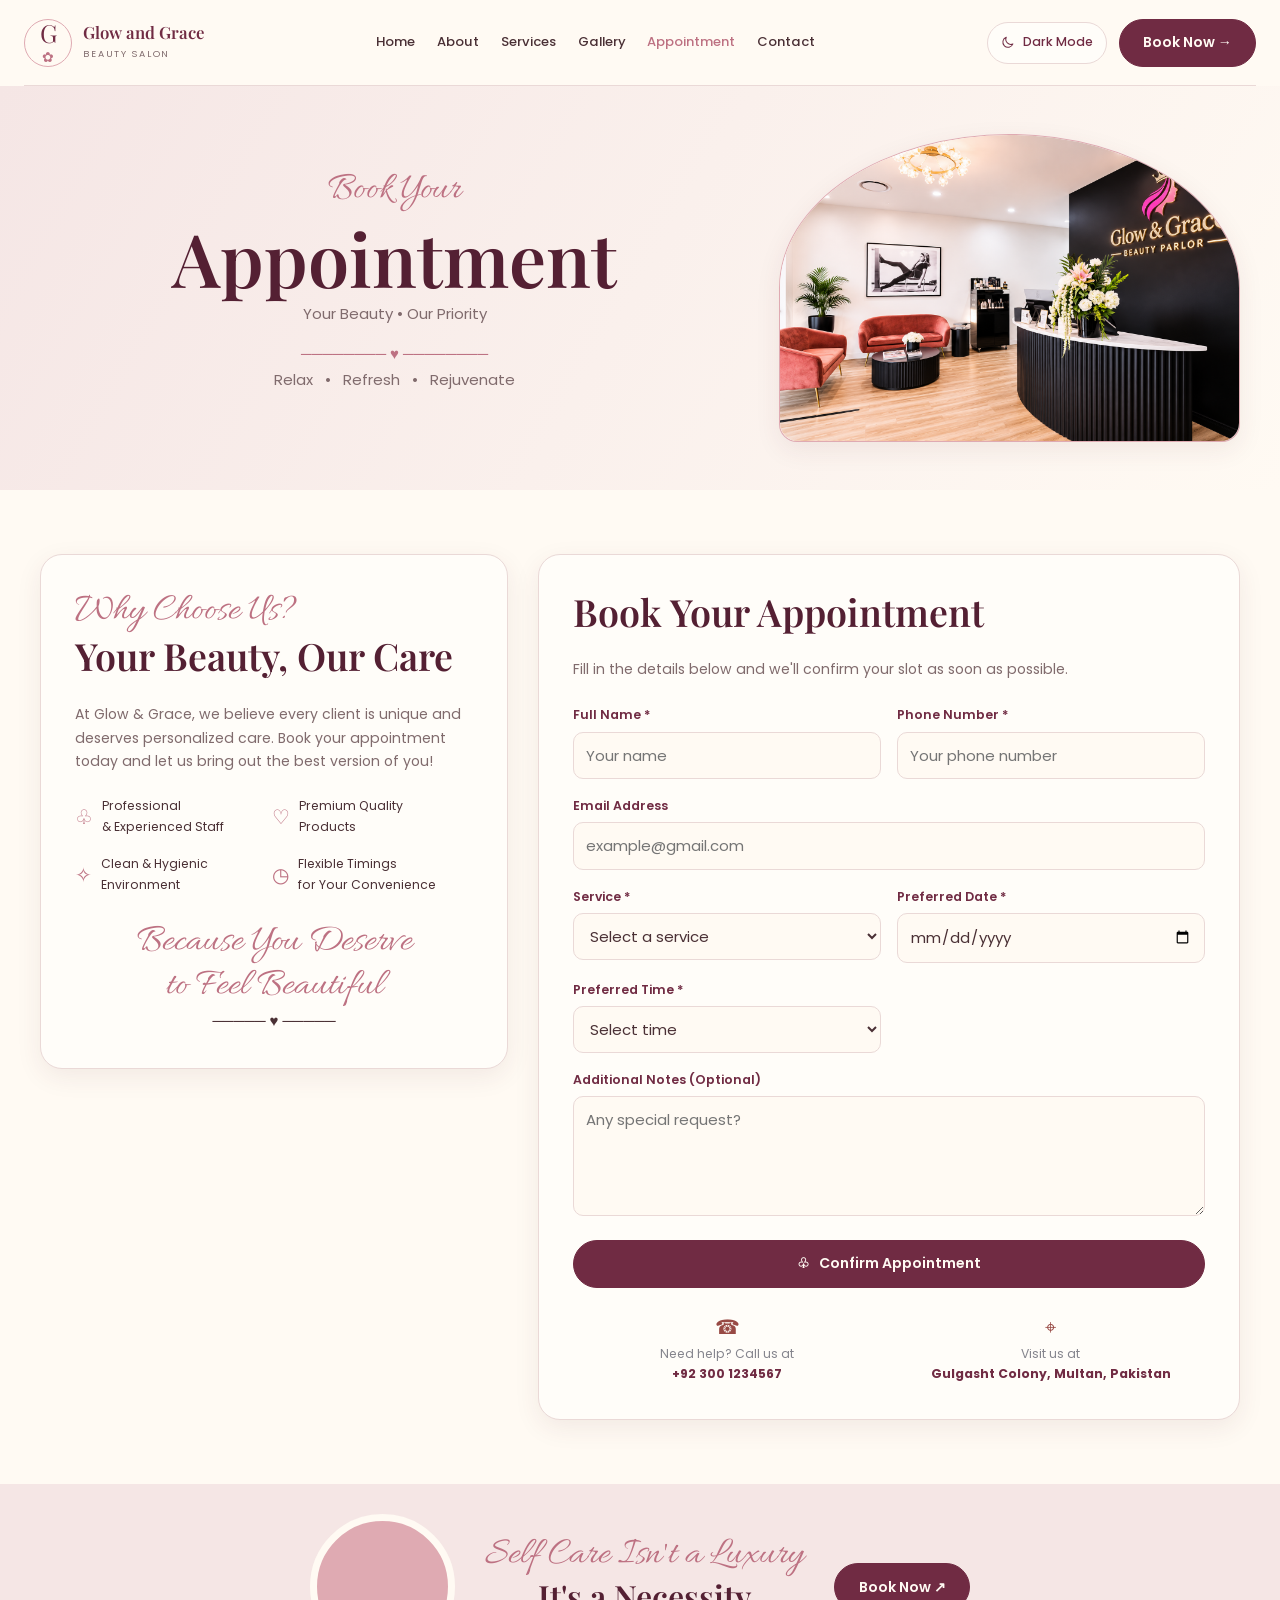
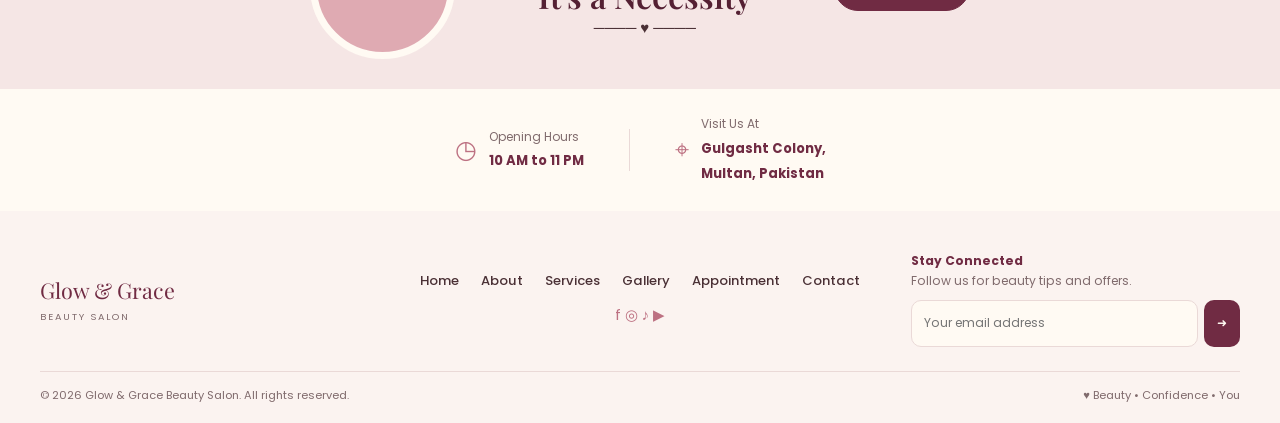
==== commit 02fafe62: "Home Link Update" ====
--- a/appointment.html
+++ b/appointment.html
@@ -41,11 +41,9 @@
       <p>Relax &nbsp; • &nbsp; Refresh &nbsp; • &nbsp; Rejuvenate</p>
     </div>
     <div class="hero-right">
-      <div class="image-logo">
-        <div class="crown">♕</div>
-        <h2>Glow &amp; Grace</h2>
-        <p>BEAUTY SALON</p>
-      </div>
+      <img src="images/new-salon-photos/Glow%20%26%20Grace%20Beauty%20Reception%20(1).png"
+        alt="Glow and Grace Beauty Reception"
+        style="width: 100%; height: 100%; object-fit: cover; border-radius: inherit;">
     </div>
   </section>
   <main class="content">
--- a/style.css
+++ b/style.css
@@ -1211,7 +1211,27 @@
 
 /* Services page */
 .vip-services > .hero {
-  display: none;
+  display: grid;
+  width: 100%;
+  min-height: 570px;
+  grid-template-columns: minmax(0, 1fr) minmax(220px, 0.75fr);
+  align-items: center;
+  gap: clamp(24px, 5vw, 72px);
+  margin: 0;
+  padding: clamp(56px, 8vw, 104px) max(24px, calc((100% - var(--page-width)) / 2));
+  overflow: hidden;
+  background:
+    linear-gradient(90deg,
+      color-mix(in srgb, var(--blush) 92%, transparent) 0%,
+      color-mix(in srgb, var(--cream) 88%, transparent) 52%,
+      color-mix(in srgb, var(--blush) 70%, transparent) 100%),
+    url("images/new-salon-photos/Glow%20%26%20Grace%20Beauty%20Parlor.png") center 55% / cover no-repeat;
+}
+
+.vip-services .hero-copy,
+.vip-services .handwritten {
+  position: relative;
+  z-index: 1;
 }
 
 .vip-services .hero-copy {
@@ -1251,6 +1271,7 @@
   flex: 0 0 auto;
   place-items: center;
   border-radius: 50%;
+  border: 1px solid var(--rose-light);
   background: var(--cream);
   color: var(--rose);
   font-size: 1.2rem;
